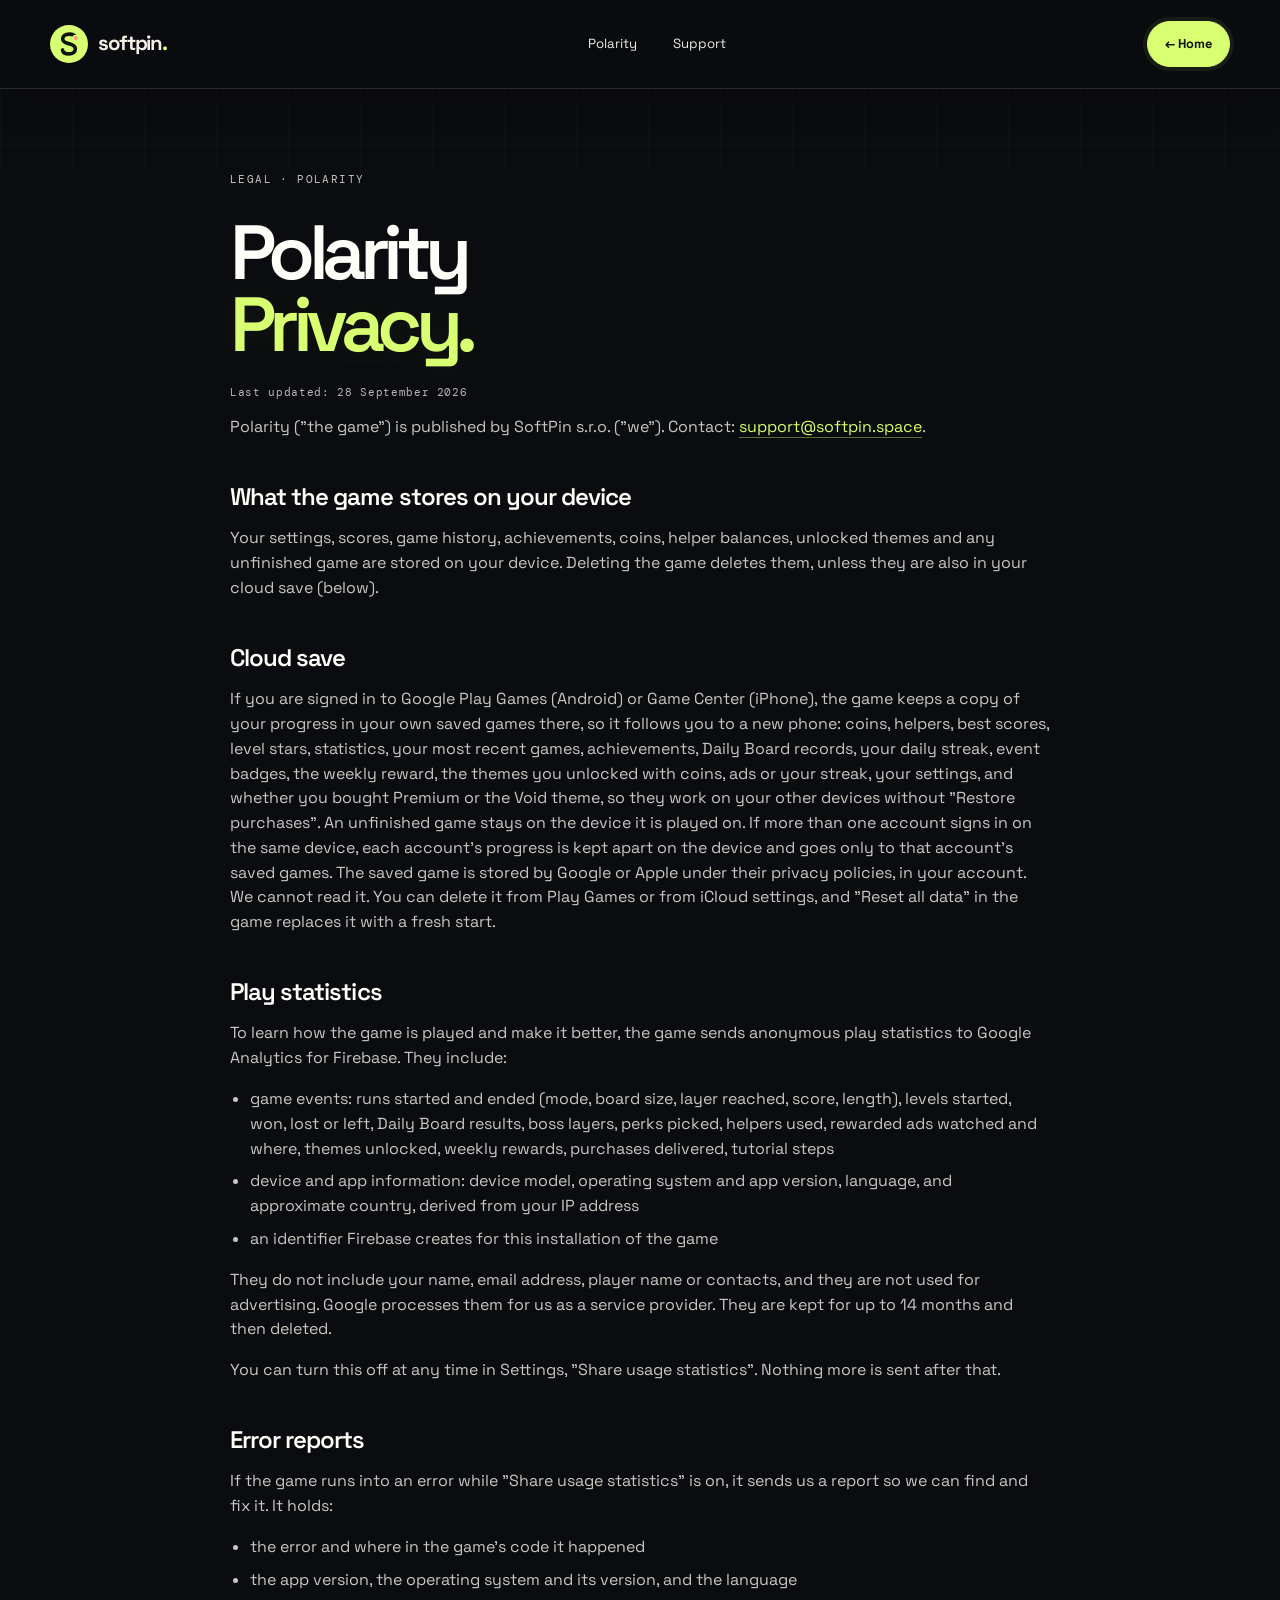
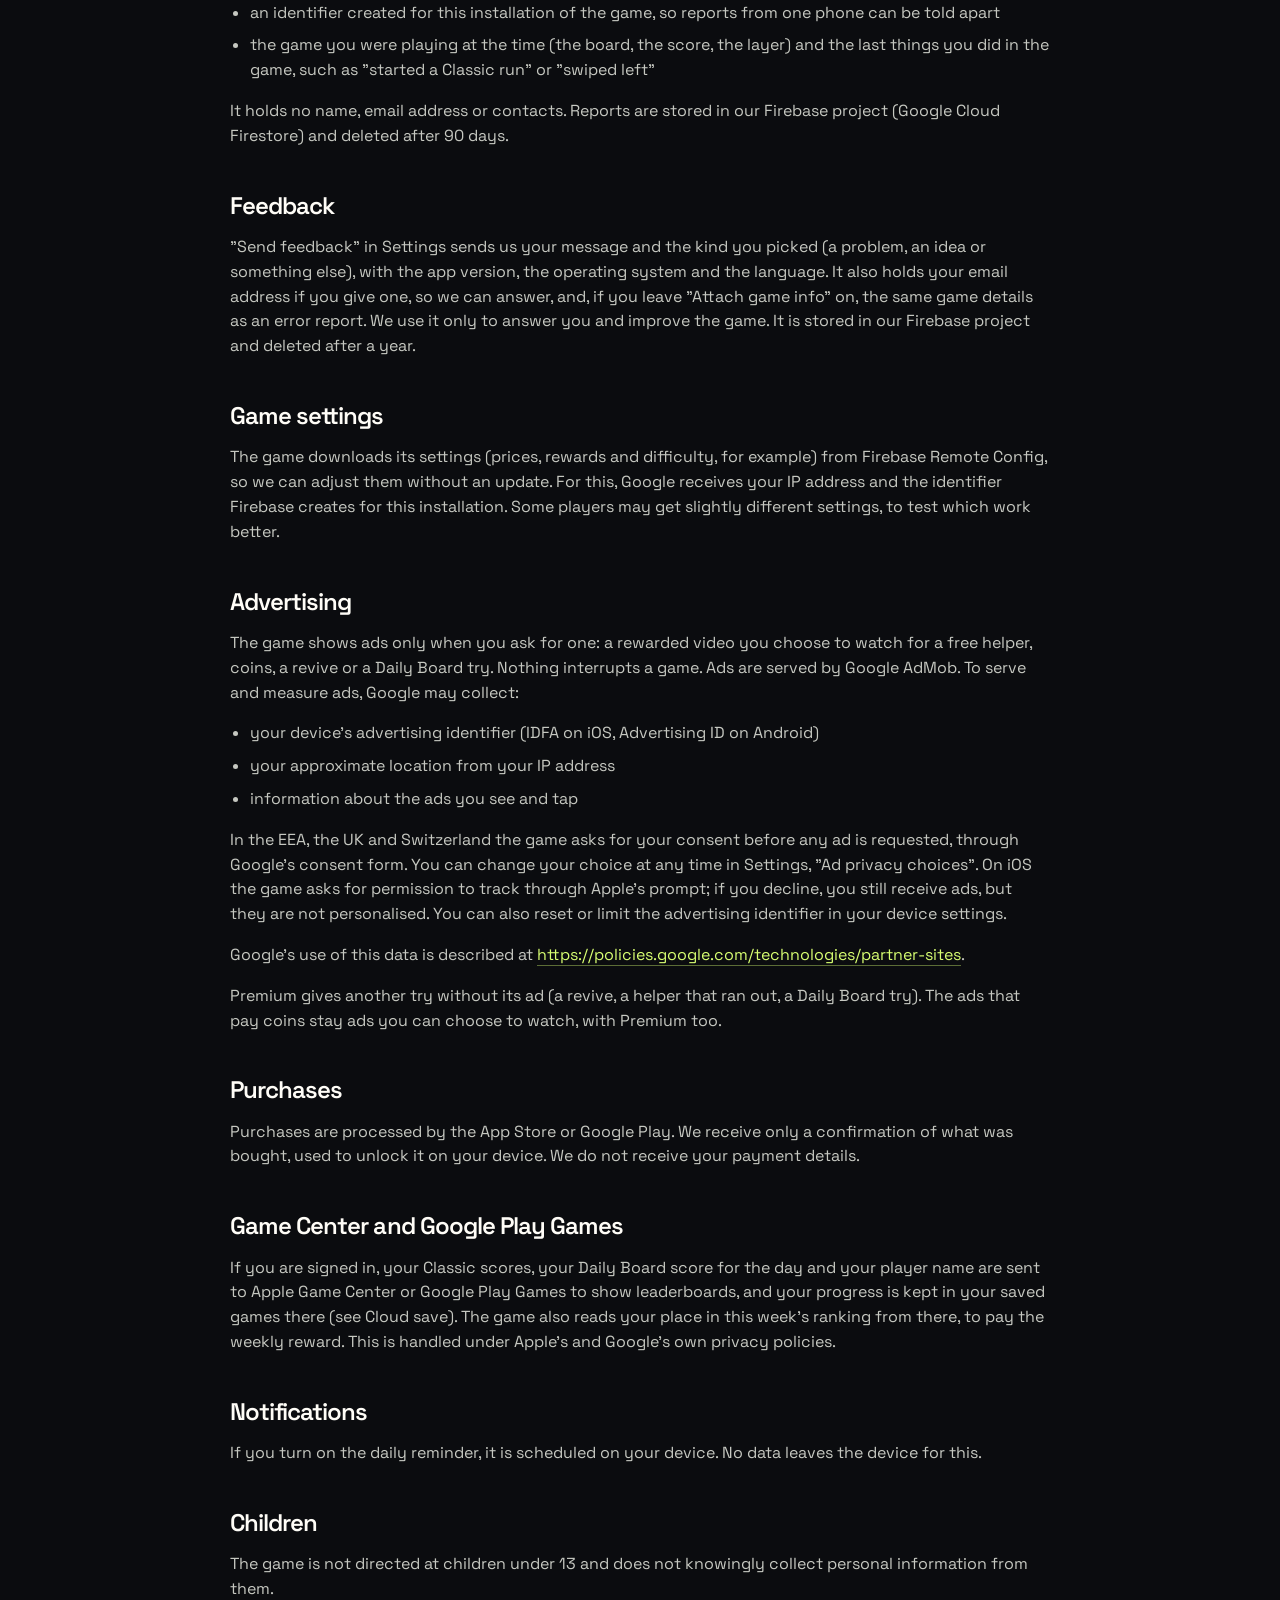
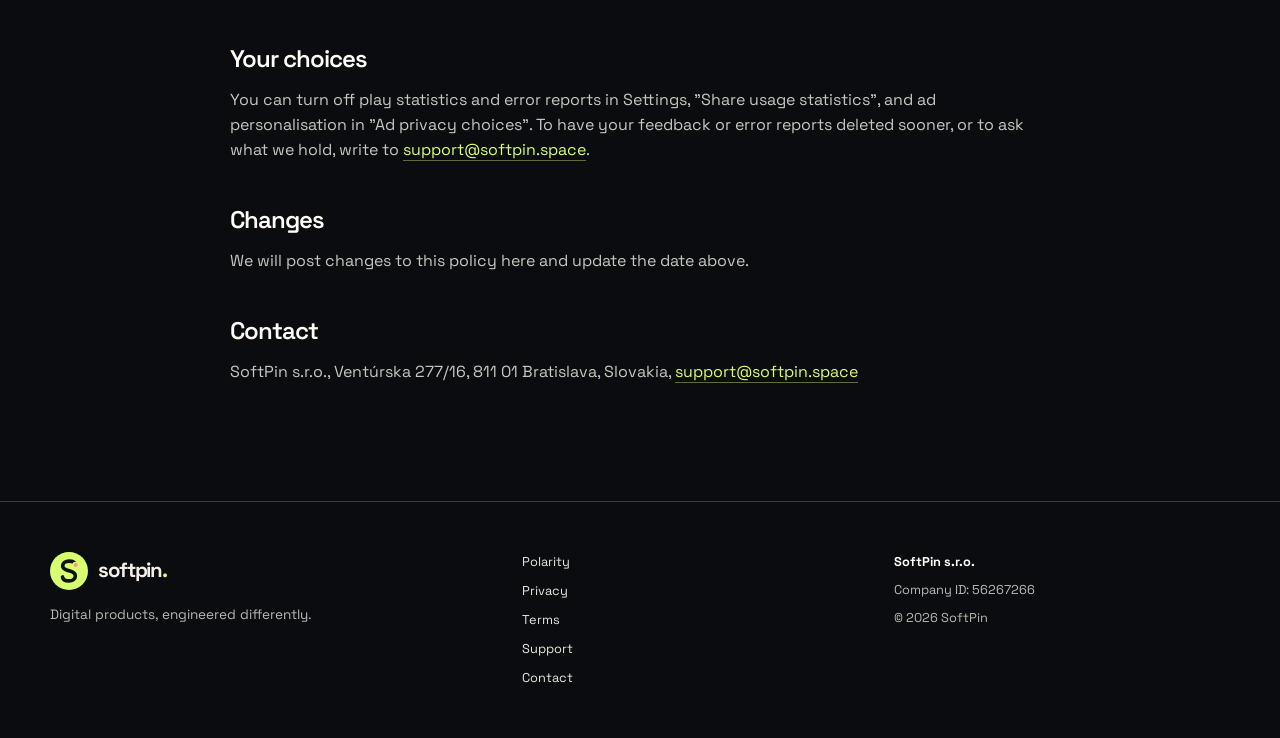
==== polarity-privacy.html @ 497f72e4 "added new polarity pages" ====
<!doctype html><html lang="en"><head><meta charset="utf-8"><meta name="viewport" content="width=device-width, initial-scale=1"><title>Polarity Privacy policy — SoftPin</title><meta name="description" content="What the Polarity game stores, sends and shares, and how to control it."><link rel="icon" href="assets/favicon.svg" type="image/svg+xml"><link rel="stylesheet" href="css/styles.css"></head><body><header class="header"><nav class="container nav"><a class="logo" href="index.html"><img class="logo-mark" src="assets/logo-mark.svg" alt="" width="38" height="38"><span>softpin<span class="logo-dot">.</span></span></a><div class="nav-center"><a href="polarity.html">Polarity</a><a href="support.html">Support</a></div><a class="nav-cta" href="index.html">← Home</a></nav></header><main class="container legal"><p class="eyebrow">Legal · Polarity</p><h1>Polarity<br><em>Privacy.</em></h1><p class="updated">Last updated: 28 September 2026</p><p>Polarity ("the game") is published by SoftPin s.r.o. ("we"). Contact: <a href="mailto:support@softpin.space">support@softpin.space</a>.</p><h2>What the game stores on your device</h2><p>Your settings, scores, game history, achievements, coins, helper balances, unlocked themes and any unfinished game are stored on your device. Deleting the game deletes them, unless they are also in your cloud save (below).</p><h2>Cloud save</h2><p>If you are signed in to Google Play Games (Android) or Game Center (iPhone), the game keeps a copy of your progress in your own saved games there, so it follows you to a new phone: coins, helpers, best scores, level stars, statistics, your most recent games, achievements, Daily Board records, your daily streak, event badges, the weekly reward, the themes you unlocked with coins, ads or your streak, your settings, and whether you bought Premium or the Void theme, so they work on your other devices without "Restore purchases". An unfinished game stays on the device it is played on. If more than one account signs in on the same device, each account's progress is kept apart on the device and goes only to that account's saved games. The saved game is stored by Google or Apple under their privacy policies, in your account. We cannot read it. You can delete it from Play Games or from iCloud settings, and "Reset all data" in the game replaces it with a fresh start.</p><h2>Play statistics</h2><p>To learn how the game is played and make it better, the game sends anonymous play statistics to Google Analytics for Firebase. They include:</p><ul><li>game events: runs started and ended (mode, board size, layer reached, score, length), levels started, won, lost or left, Daily Board results, boss layers, perks picked, helpers used, rewarded ads watched and where, themes unlocked, weekly rewards, purchases delivered, tutorial steps</li><li>device and app information: device model, operating system and app version, language, and approximate country, derived from your IP address</li><li>an identifier Firebase creates for this installation of the game</li></ul><p>They do not include your name, email address, player name or contacts, and they are not used for advertising. Google processes them for us as a service provider. They are kept for up to 14 months and then deleted.</p><p>You can turn this off at any time in Settings, "Share usage statistics". Nothing more is sent after that.</p><h2>Error reports</h2><p>If the game runs into an error while "Share usage statistics" is on, it sends us a report so we can find and fix it. It holds:</p><ul><li>the error and where in the game's code it happened</li><li>the app version, the operating system and its version, and the language</li><li>an identifier created for this installation of the game, so reports from one phone can be told apart</li><li>the game you were playing at the time (the board, the score, the layer) and the last things you did in the game, such as "started a Classic run" or "swiped left"</li></ul><p>It holds no name, email address or contacts. Reports are stored in our Firebase project (Google Cloud Firestore) and deleted after 90 days.</p><h2>Feedback</h2><p>"Send feedback" in Settings sends us your message and the kind you picked (a problem, an idea or something else), with the app version, the operating system and the language. It also holds your email address if you give one, so we can answer, and, if you leave "Attach game info" on, the same game details as an error report. We use it only to answer you and improve the game. It is stored in our Firebase project and deleted after a year.</p><h2>Game settings</h2><p>The game downloads its settings (prices, rewards and difficulty, for example) from Firebase Remote Config, so we can adjust them without an update. For this, Google receives your IP address and the identifier Firebase creates for this installation. Some players may get slightly different settings, to test which work better.</p><h2>Advertising</h2><p>The game shows ads only when you ask for one: a rewarded video you choose to watch for a free helper, coins, a revive or a Daily Board try. Nothing interrupts a game. Ads are served by Google AdMob. To serve and measure ads, Google may collect:</p><ul><li>your device's advertising identifier (IDFA on iOS, Advertising ID on Android)</li><li>your approximate location from your IP address</li><li>information about the ads you see and tap</li></ul><p>In the EEA, the UK and Switzerland the game asks for your consent before any ad is requested, through Google's consent form. You can change your choice at any time in Settings, "Ad privacy choices". On iOS the game asks for permission to track through Apple's prompt; if you decline, you still receive ads, but they are not personalised. You can also reset or limit the advertising identifier in your device settings.</p><p>Google's use of this data is described at <a href="https://policies.google.com/technologies/partner-sites">https://policies.google.com/technologies/partner-sites</a>.</p><p>Premium gives another try without its ad (a revive, a helper that ran out, a Daily Board try). The ads that pay coins stay ads you can choose to watch, with Premium too.</p><h2>Purchases</h2><p>Purchases are processed by the App Store or Google Play. We receive only a confirmation of what was bought, used to unlock it on your device. We do not receive your payment details.</p><h2>Game Center and Google Play Games</h2><p>If you are signed in, your Classic scores, your Daily Board score for the day and your player name are sent to Apple Game Center or Google Play Games to show leaderboards, and your progress is kept in your saved games there (see Cloud save). The game also reads your place in this week's ranking from there, to pay the weekly reward. This is handled under Apple's and Google's own privacy policies.</p><h2>Notifications</h2><p>If you turn on the daily reminder, it is scheduled on your device. No data leaves the device for this.</p><h2>Children</h2><p>The game is not directed at children under 13 and does not knowingly collect personal information from them.</p><h2>Your choices</h2><p>You can turn off play statistics and error reports in Settings, "Share usage statistics", and ad personalisation in "Ad privacy choices". To have your feedback or error reports deleted sooner, or to ask what we hold, write to <a href="mailto:support@softpin.space">support@softpin.space</a>.</p><h2>Changes</h2><p>We will post changes to this policy here and update the date above.</p><h2>Contact</h2><p>SoftPin s.r.o., Ventúrska 277/16, 811 01 Bratislava, Slovakia, <a href="mailto:support@softpin.space">support@softpin.space</a></p></main><footer class="footer"><div class="container footer-grid"><div><a class="logo" href="index.html"><img class="logo-mark" src="assets/logo-mark.svg" alt="" width="38" height="38"><span>softpin<span class="logo-dot">.</span></span></a><p>Digital products, engineered differently.</p></div><div class="footer-links"><a href="polarity.html">Polarity</a><a href="privacy-policy.html">Privacy</a><a href="terms.html">Terms</a><a href="support.html">Support</a><a href="mailto:hello@softpin.space">Contact</a></div><div class="footer-legal"><strong>SoftPin s.r.o.</strong><span>Company ID: 56267266</span><span>© 2026 SoftPin</span></div></div></footer><script src="js/main.js"></script></body></html>
---- css/styles.css ----
@import url('https://fonts.googleapis.com/css2?family=DM+Mono:wght@400;500&family=Space+Grotesk:wght@400;500;600;700&display=swap');
:root{--bg:#0b0c0f;--panel:#15171b;--panel2:#202329;--text:#fffdf7;--muted:#b8b9b5;--line:#3a3d43;--lime:#d8ff72;--violet:#c6b7ff;--orange:#ff987c;--cream:#f4f0e7;--max:1180px}
*{box-sizing:border-box}html{scroll-behavior:smooth}body{margin:0;background:var(--bg);color:var(--text);font-family:"Space Grotesk",sans-serif;line-height:1.55;overflow-x:hidden}body:before{content:"";position:fixed;inset:0;pointer-events:none;background-image:linear-gradient(rgba(255,255,255,.025) 1px,transparent 1px),linear-gradient(90deg,rgba(255,255,255,.025) 1px,transparent 1px);background-size:72px 72px;mask-image:linear-gradient(to bottom,black,transparent 75%);z-index:-2}.noise{position:fixed;inset:0;pointer-events:none;opacity:.045;z-index:20;background-image:url("data:image/svg+xml,%3Csvg viewBox='0 0 180 180' xmlns='http://www.w3.org/2000/svg'%3E%3Cfilter id='n'%3E%3CfeTurbulence type='fractalNoise' baseFrequency='.9' numOctaves='4' stitchTiles='stitch'/%3E%3C/filter%3E%3Crect width='100%25' height='100%25' filter='url(%23n)' opacity='.55'/%3E%3C/svg%3E")}.cursor-glow{position:fixed;width:420px;height:420px;border-radius:50%;background:radial-gradient(circle,rgba(217,255,104,.08),transparent 65%);pointer-events:none;transform:translate(-50%,-50%);z-index:-1}.container{width:min(var(--max),calc(100% - 48px));margin:auto}.header{position:fixed;top:0;left:0;right:0;z-index:50;background:rgba(9,9,13,.7);backdrop-filter:blur(20px);border-bottom:1px solid rgba(255,255,255,.08)}.nav{height:82px;display:flex;align-items:center;justify-content:space-between;gap:28px}.logo{display:flex;align-items:center;gap:10px;font-weight:700;font-size:1.22rem;letter-spacing:-.06em}.logo-symbol{display:grid;place-items:center;width:34px;height:34px;border:1px solid var(--lime);border-radius:50%;color:var(--lime);font-size:1rem}.logo-dot{color:var(--lime)}.nav-center{display:flex;gap:30px;font-size:.83rem;color:var(--muted)}.nav-center a:hover{color:var(--lime)}.nav-cta{font-size:.8rem;border:1px solid var(--line);border-radius:999px;padding:10px 16px}.nav-cta span{color:var(--lime);margin-left:10px}.menu-toggle{display:none;background:transparent;border:1px solid var(--line);color:var(--text);padding:8px;border-radius:9px}.hero{min-height:100vh;padding:170px 0 30px;display:flex;flex-direction:column;justify-content:space-between}.hero-layout{display:grid;grid-template-columns:1fr 1fr;gap:30px;align-items:center;flex:1}.eyebrow{font-family:"DM Mono",monospace;text-transform:uppercase;letter-spacing:.13em;font-size:.68rem;color:var(--muted);display:flex;align-items:center;gap:12px}.eyebrow-line{width:34px;height:1px;background:var(--lime)}h1,h2,h3{font-weight:600;letter-spacing:-.075em;line-height:.98;margin:0 0 25px}h1{font-size:clamp(3.8rem,7.3vw,7.7rem);margin-top:28px}h1 em,h2 em{font-style:normal;color:var(--lime)}.hero-lead{max-width:440px;color:var(--muted);font-size:1.1rem;margin:30px 0}.hero-buttons{display:flex;align-items:center;gap:26px;flex-wrap:wrap;margin-top:35px}.btn{display:inline-flex;align-items:center;justify-content:center;gap:20px;border-radius:999px;padding:15px 20px;font-weight:700;font-size:.82rem;transition:transform .25s,background .25s,border-color .25s;box-shadow:0 8px 24px rgba(0,0,0,.18)}.btn:hover{transform:translateY(-4px)}.btn:focus-visible,.text-link:focus-visible,.nav a:focus-visible{outline:3px solid var(--lime);outline-offset:5px}.btn-light{background:#ffffff;color:#11131a;border:1px solid #ffffff}.btn-light:hover{background:var(--lime);border-color:var(--lime)}.btn-light span{color:#5c4fe0}.text-link{font-size:.8rem;font-weight:700;color:var(--text);border-bottom:1px solid #596176;padding-bottom:7px}.text-link span{color:var(--lime);margin-left:16px}.hero-visual{height:590px;position:relative;isolation:isolate}.hero-visual:before{content:"";position:absolute;inset:20% 10%;background:radial-gradient(circle,rgba(141,122,255,.23),transparent 65%);filter:blur(25px);z-index:-1}.visual-label{position:absolute;font-family:"DM Mono";font-size:.6rem;letter-spacing:.08em;color:var(--muted);z-index:4}.visual-label span{color:var(--lime);margin-left:15px}.label-top{top:40px;left:10px}.label-bottom{bottom:40px;right:10px;transform:rotate(-90deg);transform-origin:right}.planet{position:absolute;left:50%;top:50%;width:220px;height:220px;transform:translate(-50%,-50%);border-radius:50%;background:radial-gradient(circle at 30% 25%,#e7ff9a,#a1a1ff 35%,#4b3b9e 68%,#171329 100%);box-shadow:0 0 100px rgba(141,122,255,.4),inset -30px -30px 50px rgba(0,0,0,.5);animation:float 7s ease-in-out infinite}.planet-core{display:grid;place-items:center;height:100%;font-size:4rem;font-weight:700;letter-spacing:-.15em;color:#15131e;text-shadow:2px 2px 0 rgba(255,255,255,.15)}.orbit{position:absolute;left:50%;top:50%;border:1px solid rgba(217,255,104,.38);border-radius:50%;transform:translate(-50%,-50%) rotate(-30deg)}.orbit-a{width:410px;height:190px;animation:spin 22s linear infinite}.orbit-b{width:520px;height:280px;transform:translate(-50%,-50%) rotate(55deg);border-color:rgba(141,122,255,.5);animation:spin-reverse 28s linear infinite}.orbit-c{width:330px;height:500px;transform:translate(-50%,-50%) rotate(70deg);border-color:rgba(255,255,255,.12);animation:spin 35s linear infinite}.node{position:absolute;display:grid;gap:4px;background:rgba(17,17,24,.8);border:1px solid var(--line);backdrop-filter:blur(12px);padding:12px 15px;min-width:95px}.node span{font:10px "DM Mono";color:var(--lime)}.node strong{font-size:12px;letter-spacing:.08em}.node-a{top:130px;right:20px;transform:rotate(7deg)}.node-b{bottom:120px;left:15px;transform:rotate(-8deg)}.node-c{bottom:70px;right:70px;transform:rotate(5deg)}.scanline{position:absolute;left:10%;right:10%;top:50%;height:1px;background:linear-gradient(90deg,transparent,var(--lime),transparent);opacity:.6;animation:scan 5s ease-in-out infinite}.hero-bottom{display:flex;justify-content:space-between;border-top:1px solid var(--line);padding-top:20px;color:var(--muted);font:10px "DM Mono";letter-spacing:.04em}.scroll-hint{color:var(--lime)}.section{padding:145px 0}.section-top{display:flex;justify-content:space-between;align-items:center;margin-bottom:45px}.section-number{font:10px "DM Mono";color:var(--lime)}.heading-row{display:grid;grid-template-columns:1fr .75fr;gap:80px;align-items:end;margin-bottom:70px}.heading-row h2,.studio h2{font-size:clamp(3rem,5.6vw,6.4rem)}.heading-row p{color:var(--muted);font-size:1rem;max-width:360px}.capability-list{border-top:1px solid var(--line)}.capability{display:grid;grid-template-columns:70px 1fr 230px;gap:25px;align-items:center;padding:35px 0;border-bottom:1px solid var(--line);transition:padding .3s,background .3s}.capability:hover{padding-left:15px;padding-right:15px;background:linear-gradient(90deg,rgba(217,255,104,.04),transparent)}.cap-index{font:11px "DM Mono";color:var(--muted)}.cap-main h3{font-size:clamp(1.6rem,2.8vw,3rem);margin-bottom:13px}.cap-main h3 span{font-size:1.3rem;color:var(--lime);opacity:.6;margin-left:10px}.cap-main p{color:var(--muted);max-width:530px;margin:0 0 18px;font-size:.9rem}.chips{display:flex;gap:7px;flex-wrap:wrap}.chips span,.pill{font:10px "DM Mono";border:1px solid #4b556a;background:#1b2130;padding:5px 8px;border-radius:999px;color:#d9dfed}.cap-art{height:150px;display:grid;place-items:center;position:relative;overflow:hidden;background:var(--panel);border:1px solid var(--line)}.mini-phone{height:120px;width:70px;border:3px solid #66667c;border-radius:15px;padding:5px;transform:rotate(12deg)}.mini-screen{height:100%;border-radius:9px;background:linear-gradient(150deg,var(--lime),var(--violet));color:#111;display:grid;place-items:center;font-size:30px}.mini-screen small{font:7px "DM Mono";transform:rotate(-90deg)}.art-grid{grid-template-columns:repeat(3,1fr);gap:8px;padding:25px}.art-grid span{height:25px;background:var(--violet);opacity:.8;animation:blink 2.5s ease-in-out infinite}.art-grid span:nth-child(2),.art-grid span:nth-child(5){background:var(--lime);animation-delay:.3s}.art-grid span:nth-child(3){opacity:.2}.art-code{display:flex;gap:20px;font-size:3rem;color:var(--lime);font-family:"DM Mono"}.art-network i{position:absolute;width:10px;height:10px;background:var(--lime);border-radius:50%;box-shadow:0 0 25px var(--lime)}.art-network i:nth-child(1){top:35px;left:50px}.art-network i:nth-child(2){top:90px;left:130px}.art-network i:nth-child(3){top:35px;right:50px}.art-network i:nth-child(4){bottom:25px;left:90px}.art-network:before,.art-network:after{content:"";position:absolute;width:100px;height:1px;background:var(--line);transform:rotate(35deg)}.art-network:after{transform:rotate(-35deg)}.product-stage{min-height:570px;position:relative;overflow:hidden;border:1px solid var(--line);background:#111117;padding:65px;display:grid;grid-template-columns:1fr 1fr;align-items:center}.product-backdrop{position:absolute;inset:0;background:radial-gradient(circle at 75% 50%,rgba(141,122,255,.2),transparent 38%),linear-gradient(120deg,transparent 45%,rgba(217,255,104,.04));pointer-events:none}.product-copy{position:relative;z-index:2;max-width:390px}.product-copy h3{font-size:clamp(2.8rem,4.5vw,5rem);margin-top:25px}.product-copy p{color:var(--muted);font-size:.95rem;margin-bottom:30px}.game-art{height:410px;position:relative}.game-orb{position:absolute;width:230px;height:230px;left:50%;top:50%;transform:translate(-50%,-50%);border-radius:45%;background:linear-gradient(135deg,var(--lime),#a09aff 48%,#ff7d58);box-shadow:0 0 100px rgba(141,122,255,.35);animation:float 6s ease-in-out infinite;rotate:25deg}.game-symbol{position:absolute;inset:0;display:grid;place-items:center;font-size:8rem;color:#17151d;text-shadow:3px 3px rgba(255,255,255,.2);animation:float 6s ease-in-out infinite reverse}.game-ring{position:absolute;left:50%;top:50%;border:1px solid rgba(217,255,104,.5);border-radius:50%;transform:translate(-50%,-50%) rotate(25deg)}.ring-one{width:380px;height:170px}.ring-two{width:260px;height:390px;transform:translate(-50%,-50%) rotate(-40deg)}.floating-word{position:absolute;font:10px "DM Mono";color:var(--muted);letter-spacing:.15em}.word-one{top:25px;right:15px}.word-two{bottom:50px;left:0}.word-three{bottom:15px;right:30px;color:var(--lime)}.studio{background:var(--panel);border-top:1px solid var(--line);border-bottom:1px solid var(--line)}.studio-grid{display:grid;grid-template-columns:1fr 1fr;gap:100px}.studio-copy{padding-top:70px}.big-copy{font-size:1.65rem!important;color:var(--text)!important;line-height:1.2}.studio-copy p{color:var(--muted);max-width:450px}.studio-stats{display:grid;grid-template-columns:repeat(3,1fr);gap:15px;border-top:1px solid var(--line);margin-top:50px;padding-top:25px}.studio-stats strong{font-size:2rem;color:var(--lime)}.studio-stats span{display:block;font:10px "DM Mono";color:var(--muted);margin-top:6px}.contact{padding-top:110px}.contact-panel{position:relative;overflow:hidden;display:grid;grid-template-columns:150px 1fr;gap:50px;padding:75px;background:var(--lime);color:#111}.contact-panel:after{content:"";position:absolute;width:500px;height:500px;border:1px solid rgba(0,0,0,.15);border-radius:50%;right:-200px;top:-200px}.contact-panel .section-number,.contact-panel .eyebrow{color:#343b16}.contact-panel h2{font-size:clamp(3rem,5.5vw,6rem);position:relative;z-index:1}.contact-panel p{max-width:470px;color:#454c27;margin-bottom:30px}.contact-mark{font-size:6rem;font-weight:700;line-height:1;color:#111;position:relative}.contact-mark span{font-size:2rem}.footer{border-top:1px solid var(--line);padding:50px 0;color:var(--muted)}.footer-grid{display:grid;grid-template-columns:1.3fr 1fr 1fr;gap:35px}.footer p{font-size:.85rem}.footer-links,.footer-legal{display:grid;align-content:start;gap:8px;font-size:.8rem}.footer-legal strong{color:var(--text)}.reveal{opacity:0;transform:translateY(28px);transition:opacity .9s ease,transform .9s ease}.reveal.visible{opacity:1;transform:none}.delay-1{transition-delay:.15s}@keyframes float{0%,100%{translate:0 0}50%{translate:0 -18px}}@keyframes spin{to{rotate:360deg}}@keyframes spin-reverse{to{rotate:-360deg}}@keyframes scan{0%,100%{translate:0 -90px;opacity:0}50%{translate:0 90px;opacity:.8}}@keyframes blink{0%,100%{opacity:.25}50%{opacity:1}}@media(max-width:900px){.hero-layout,.heading-row,.studio-grid{grid-template-columns:1fr;gap:30px}.hero-visual{height:480px}.heading-row{margin-bottom:45px}.capability{grid-template-columns:45px 1fr}.cap-art{display:none}.product-stage{grid-template-columns:1fr;padding:45px}.game-art{height:350px}.studio-copy{padding-top:0}.contact-panel{grid-template-columns:1fr;padding:45px}.contact-mark{display:none}.footer-grid{grid-template-columns:1fr 1fr}.footer-legal{grid-column:1/-1}}@media(max-width:620px){.container{width:calc(100% - 32px)}.nav-center,.nav-cta{display:none}.menu-toggle{display:block}.nav-center.open{display:flex;position:absolute;top:82px;left:0;right:0;background:var(--panel);padding:25px;flex-direction:column;border-bottom:1px solid var(--line)}.hero{padding-top:140px}.hero-visual{height:380px}.planet{width:150px;height:150px}.planet-core{font-size:2.5rem}.orbit-a{width:290px;height:140px}.orbit-b{width:340px;height:190px}.orbit-c{width:240px;height:350px}.node{min-width:75px;padding:8px}.node-a{top:70px;right:0}.node-b{bottom:90px;left:0}.node-c{bottom:30px;right:20px}.section{padding:95px 0}.section-top{margin-bottom:30px}.capability{grid-template-columns:32px 1fr;gap:15px;padding:28px 0}.cap-main h3{font-size:1.7rem}.product-stage{padding:30px 22px}.game-art{height:300px}.game-orb{width:170px;height:170px}.game-symbol{font-size:6rem}.ring-one{width:280px;height:130px}.ring-two{height:280px;width:190px}.studio-stats{gap:8px}.footer-grid{grid-template-columns:1fr}.footer-legal{grid-column:auto}}

.contact-panel .btn-light{background:#11131a;color:#ffffff;border-color:#11131a;box-shadow:none}.contact-panel .btn-light:hover{background:#34304f;border-color:#34304f}.contact-panel .text-link{color:#11131a;border-color:rgba(17,19,26,.35)}

.nav-cta{background:#171c29;border-color:#4a5368;color:#f8f9fc}.nav-cta:hover{background:#252d40;border-color:var(--lime)}

.hero-lead,.heading-row p,.cap-main p,.product-copy p,.studio-copy p,.contact-panel p{color:#b9c1d1}


/* SOFTPIN V4 — high-contrast header redesign */
.header{background:rgba(11,12,15,.92);border-bottom:1px solid rgba(255,255,255,.13);box-shadow:0 10px 35px rgba(0,0,0,.16)}
.nav{height:88px;gap:34px}
.logo{font-size:1.28rem;letter-spacing:-.065em;color:var(--cream)}
.logo-symbol{width:36px;height:36px;border:1px solid var(--lime);background:var(--lime);color:#10130c;font-weight:700;box-shadow:4px 4px 0 rgba(216,255,114,.12)}
.logo-dot{color:var(--lime)}
.nav-center{gap:8px;align-items:center;color:#d6d7d2}
.nav-center a{padding:10px 13px;border:1px solid transparent;border-radius:999px;transition:background .2s,border-color .2s,color .2s}
.nav-center a:hover{background:#20241f;border-color:#424a38;color:var(--lime)}
.nav-cta{display:inline-flex;align-items:center;gap:12px;background:var(--lime);color:#11150d!important;border:1px solid var(--lime);padding:12px 17px;font-weight:700;box-shadow:0 0 0 4px rgba(216,255,114,.07)}
.nav-cta span{color:#11150d;margin-left:0}
.nav-cta:hover{background:#f0ffb0;border-color:#f0ffb0;transform:translateY(-2px)}
.hero{padding-top:178px;min-height:calc(100vh - 0px)}
.hero-layout{gap:70px;grid-template-columns:minmax(0,1.02fr) minmax(430px,.98fr)}
.hero-copy{position:relative;z-index:2}
.eyebrow{color:#d3d5ce;font-size:.67rem}
.eyebrow-line{background:var(--orange);width:42px}
h1{font-size:clamp(3.5rem,7vw,7.2rem);line-height:.93;letter-spacing:-.085em;margin-top:30px}
h1 em{color:var(--lime);text-shadow:0 0 35px rgba(216,255,114,.08)}
.hero-lead{color:#d0d2cc;max-width:475px;font-size:1.08rem;line-height:1.65}
.hero-buttons{gap:18px}
.btn{padding:16px 21px;letter-spacing:-.01em}
.btn-light{background:var(--cream);color:#12140f;border-color:var(--cream);box-shadow:0 10px 28px rgba(0,0,0,.25)}
.btn-light span{color:#4f5e28}
.btn-light:hover{background:var(--lime);border-color:var(--lime)}
.text-link{color:#fffdf7;border-bottom-color:#777d71;padding-bottom:8px}
.text-link span{color:var(--lime)}
.hero-visual{height:560px;border:1px solid #343a34;background:linear-gradient(145deg,rgba(31,36,28,.62),rgba(18,20,24,.15));border-radius:28px;overflow:hidden;box-shadow:inset 0 1px 0 rgba(255,255,255,.06),0 30px 80px rgba(0,0,0,.2)}
.hero-visual:after{content:'SOFTPIN / FIELD 001';position:absolute;bottom:22px;left:25px;font:10px 'DM Mono';letter-spacing:.12em;color:#8d9486}
.hero-visual:before{inset:0;background:radial-gradient(circle at 52% 46%,rgba(216,255,114,.13),transparent 48%),linear-gradient(135deg,rgba(255,152,124,.05),transparent 45%);filter:none}
.visual-label{color:#b6bdb0}.visual-label span{color:var(--lime)}
.label-top{top:25px;left:25px}.label-bottom{bottom:25px;right:25px}
.planet{width:205px;height:205px;background:radial-gradient(circle at 30% 25%,#f1ffb7,#d8ff72 31%,#6b793d 66%,#1b2115 100%);box-shadow:0 0 80px rgba(216,255,114,.24),inset -35px -35px 55px rgba(0,0,0,.45)}
.planet-core{color:#151a0d;text-shadow:2px 2px 0 rgba(255,255,255,.22)}
.orbit{border-color:rgba(216,255,114,.42)}
.orbit-b{border-color:rgba(255,152,124,.42)}
.orbit-c{border-color:rgba(255,255,255,.16)}
.node{background:rgba(15,18,15,.92);border:1px solid #4b5645;box-shadow:0 10px 30px rgba(0,0,0,.22)}
.node span{color:var(--lime)}
.node strong{color:#f4f5ef}
.node-a{top:105px;right:25px}.node-b{bottom:110px;left:25px}.node-c{bottom:55px;right:60px}
.scanline{background:linear-gradient(90deg,transparent,var(--orange),transparent)}
.hero-bottom{border-top-color:#363b35;color:#aeb5a8}
.scroll-hint{color:var(--lime)}
.menu-toggle{background:#171b16;border-color:#4b5546;color:var(--cream)}
@media(max-width:1000px){.hero-layout{grid-template-columns:1fr;gap:30px}.hero-copy{max-width:780px}.hero-visual{height:470px;max-width:760px;width:100%;margin:auto}}
@media(max-width:620px){.nav{height:76px}.hero{padding-top:125px}.hero-visual{height:390px;border-radius:20px}.planet{width:150px;height:150px}.node-a{top:70px;right:8px}.node-b{bottom:85px;left:8px}.node-c{bottom:35px;right:20px}.nav-center.open{top:76px;background:#12150f;border-color:#424a38}.hero-bottom{gap:15px;flex-direction:column}}

/* SOFTPIN V5 — remove browser-blue links and restore semantic contrast */
a{color:inherit;text-decoration:none}
.nav-center a{color:#e9ece3;text-decoration:none}
.nav-center a:hover,.nav-center a:focus-visible{color:var(--lime)}
.nav-cta{color:#11150d!important}
.footer-links a{color:#e6e9e1;text-decoration:none;border-bottom:1px solid transparent;width:max-content;transition:color .2s,border-color .2s}
.footer-links a:hover,.footer-links a:focus-visible{color:var(--lime);border-bottom-color:var(--lime)}
.contact-panel .section-number,.contact-panel .eyebrow{color:#30371b}
.contact-panel p{color:#343c20!important}
.contact-panel .btn-light{color:#fffdf7;background:#11131a;border-color:#11131a}
.contact-panel .btn-light:hover{color:#11131a;background:#f4f0e7;border-color:#f4f0e7}
.footer-links a:focus-visible,.nav-center a:focus-visible{outline:3px solid var(--lime);outline-offset:5px}

/* SOFTPIN V6 — logo, Polarity page, legal pages */
.logo-mark{display:block;width:38px;height:38px;flex:none;transition:transform .4s}
.logo:hover .logo-mark{transform:rotate(-12deg) scale(1.06)}
.planet-core{display:grid;place-items:center}.planet-core img{width:96px;height:96px;filter:drop-shadow(0 8px 18px rgba(0,0,0,.35))}
.nav-center a.active{color:var(--lime)}
.section-glow{position:relative}
.btn-store{display:inline-flex;align-items:center;gap:14px;background:var(--cream);color:#12140f;border:1px solid var(--cream);border-radius:16px;padding:11px 20px 11px 16px;transition:transform .25s,background .25s,border-color .25s;box-shadow:0 10px 28px rgba(0,0,0,.25)}
.btn-store:hover{transform:translateY(-4px);background:var(--lime);border-color:var(--lime)}
.btn-store:focus-visible{outline:3px solid var(--lime);outline-offset:5px}
.btn-store svg{width:26px;height:26px;flex:none}
.btn-store small{display:block;font:500 .6rem "DM Mono",monospace;letter-spacing:.08em;text-transform:uppercase;opacity:.7}
.btn-store strong{display:block;font-size:1.05rem;letter-spacing:-.03em;line-height:1.1}
.store-row{display:flex;gap:14px;flex-wrap:wrap;margin-top:34px}
.product-stage .store-row{margin-top:8px}
.product-stage .game-orb{background:none;box-shadow:none}
.game-icon{position:absolute;left:50%;top:50%;width:210px;height:210px;transform:translate(-50%,-50%) rotate(-6deg);border-radius:46px;box-shadow:0 30px 80px rgba(0,0,0,.5),0 0 100px rgba(216,255,114,.15);animation:float 6s ease-in-out infinite}
.game-note{font:10px "DM Mono";color:var(--muted);letter-spacing:.08em;margin-top:18px}

.pol-hero{padding:170px 0 90px;position:relative;overflow:hidden}
.pol-hero:before{content:"";position:absolute;width:720px;height:720px;left:-160px;top:40px;border-radius:50%;background:radial-gradient(circle,rgba(216,255,114,.12),transparent 65%);pointer-events:none}
.pol-hero:after{content:"";position:absolute;width:720px;height:720px;right:-200px;top:0;border-radius:50%;background:radial-gradient(circle,rgba(255,152,124,.13),transparent 65%);pointer-events:none}
.pol-grid{display:grid;grid-template-columns:1.05fr .95fr;gap:60px;align-items:center;position:relative;z-index:1}
.pol-icon{width:88px;height:88px;border-radius:22px;box-shadow:0 14px 40px rgba(0,0,0,.45);margin-bottom:26px}
.pol-hero h1{font-size:clamp(3.6rem,8vw,8rem);margin-top:22px}
.pol-hero h1 .plus{color:var(--lime)}.pol-hero h1 .minus{color:var(--orange)}
.pol-tag{font-size:1.15rem;color:#d0d2cc;max-width:480px;margin:6px 0 0}
.pol-visual{position:relative;height:520px;display:grid;place-items:center}
.pole{position:absolute;width:180px;height:180px;border-radius:50%;display:grid;place-items:center;font-size:5.5rem;font-weight:700;color:#12140f;line-height:1}
.pole-plus{background:radial-gradient(circle at 30% 25%,#f1ffb7,var(--lime) 45%,#6b793d);left:calc(50% - 175px);top:calc(50% - 150px);box-shadow:0 0 90px rgba(216,255,114,.3);animation:attract 5s ease-in-out infinite}
.pole-minus{background:radial-gradient(circle at 30% 25%,#ffd3c6,var(--orange) 45%,#a1432b);left:calc(50% - 5px);top:calc(50% - 30px);box-shadow:0 0 90px rgba(255,152,124,.3);animation:attract 5s ease-in-out infinite reverse}
.field{position:absolute;left:50%;top:50%;border:1px solid rgba(198,183,255,.35);border-radius:50%;transform:translate(-50%,-50%)}
.field-1{width:380px;height:220px;animation:spin 30s linear infinite}.field-2{width:470px;height:320px;animation:spin-reverse 40s linear infinite;border-color:rgba(255,255,255,.12)}.field-3{width:300px;height:420px;animation:spin 50s linear infinite;border-color:rgba(216,255,114,.18)}
@keyframes attract{0%,100%{translate:0 0}50%{translate:14px -10px}}
.pol-facts{display:grid;grid-template-columns:repeat(3,1fr);border-top:1px solid var(--line);border-bottom:1px solid var(--line);margin-top:20px}
.pol-facts div{padding:26px 24px;border-right:1px solid var(--line)}.pol-facts div:last-child{border-right:0}
.pol-facts strong{display:block;font-size:1.6rem;letter-spacing:-.05em;color:var(--lime)}.pol-facts span{font:10px "DM Mono";color:var(--muted);letter-spacing:.08em;text-transform:uppercase}
.steps{display:grid;grid-template-columns:repeat(3,1fr);gap:18px}
.step{background:var(--panel);border:1px solid var(--line);border-radius:22px;padding:30px;transition:transform .3s,border-color .3s}
.step:hover{transform:translateY(-6px);border-color:#565c50}
.step .num{font:11px "DM Mono";color:var(--lime)}
.step h3{font-size:1.7rem;margin:14px 0 10px}.step p{color:#b9c1d1;font-size:.92rem;margin:0}
.shots{display:grid;grid-template-columns:repeat(3,1fr);gap:22px}
.shot{aspect-ratio:9/17;border:3px solid #55596a;border-radius:34px;padding:12px;background:#0f1013;box-shadow:0 30px 70px rgba(0,0,0,.35)}
.shot-screen{height:100%;border-radius:22px;display:grid;place-items:center;text-align:center;position:relative;overflow:hidden;font:11px "DM Mono";letter-spacing:.1em;color:#20230f}
.shot:nth-child(1) .shot-screen{background:linear-gradient(160deg,var(--lime),#7a8c3e)}
.shot:nth-child(2) .shot-screen{background:linear-gradient(160deg,var(--violet),#5b4a9e);color:#15112b}
.shot:nth-child(3) .shot-screen{background:linear-gradient(160deg,var(--orange),#a1432b);color:#2a0f08}
.shot-screen b{display:block;font:700 4rem "Space Grotesk";letter-spacing:-.08em;opacity:.9}
.faq{max-width:820px}
.faq details{border-bottom:1px solid var(--line);padding:22px 0}.faq summary{cursor:pointer;font-size:1.2rem;font-weight:600;letter-spacing:-.03em;list-style:none;display:flex;justify-content:space-between;gap:20px}
.faq summary::after{content:"+";color:var(--lime)}.faq details[open] summary::after{content:"−"}
.faq summary::-webkit-details-marker{display:none}.faq p{color:#b9c1d1;margin:14px 0 0;max-width:640px}
.faq summary:focus-visible{outline:3px solid var(--lime);outline-offset:6px}
.cta-band{background:var(--lime);color:#111;border-radius:28px;padding:60px;display:flex;justify-content:space-between;align-items:center;gap:30px;flex-wrap:wrap}
.cta-band h2{font-size:clamp(2.4rem,4.5vw,4.5rem);margin:0}.cta-band .btn-store{background:#11131a;color:#fffdf7;border-color:#11131a}.cta-band .btn-store:hover{background:#f4f0e7;color:#11131a;border-color:#f4f0e7}
.cta-band .store-row{margin:0}

.legal{padding:160px 0 100px;max-width:820px}
.legal h1{font-size:clamp(3rem,6vw,6rem)}
.legal h2{font-size:1.5rem;letter-spacing:-.04em;margin:44px 0 12px;line-height:1.1}
.legal p,.legal li{color:#c6c8c1}.legal ul{padding-left:20px}.legal li{margin-bottom:8px}
.legal a{color:var(--lime);border-bottom:1px solid rgba(216,255,114,.4)}.legal a:hover{border-color:var(--lime)}
.legal .updated{color:var(--muted);font:11px "DM Mono";letter-spacing:.06em}
.footer-links a{color:#e6e9e1}
@media(max-width:900px){.pol-grid{grid-template-columns:1fr;gap:20px}.pol-visual{height:400px}.steps,.shots{grid-template-columns:1fr}.shots{max-width:300px;margin:auto}.pol-facts{grid-template-columns:1fr}.pol-facts div{border-right:0;border-bottom:1px solid var(--line)}.cta-band{padding:36px 26px}}
@media(max-width:620px){.pole{width:130px;height:130px;font-size:4rem}.pole-plus{left:calc(50% - 125px);top:calc(50% - 110px)}.pole-minus{left:calc(50% - 5px);top:calc(50% - 20px)}.field-1{width:290px;height:170px}.field-2{width:330px;height:240px}.field-3{width:220px;height:320px}.game-icon{width:160px;height:160px}}
@media(prefers-reduced-motion:reduce){*{animation:none!important;transition:none!important}.reveal{opacity:1;transform:none}}
@media(max-width:620px){.nav-cta{display:none}}
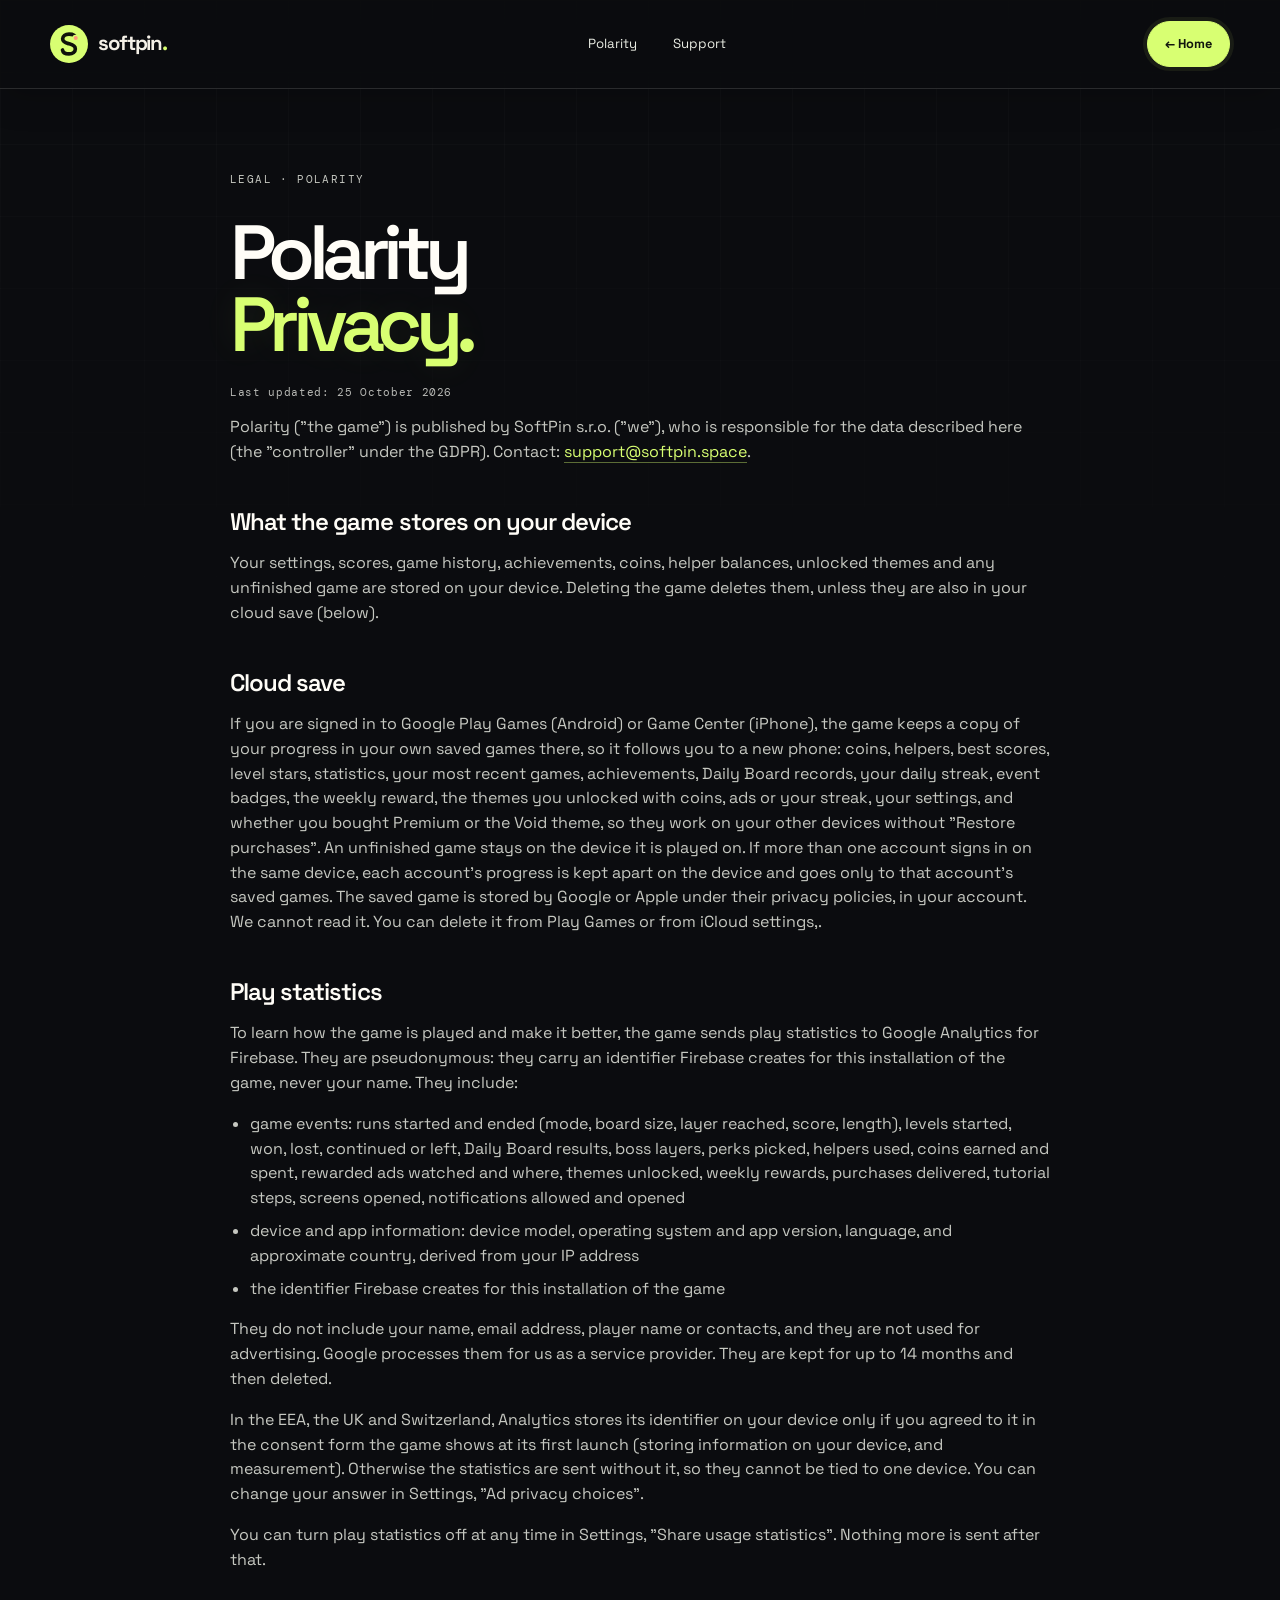
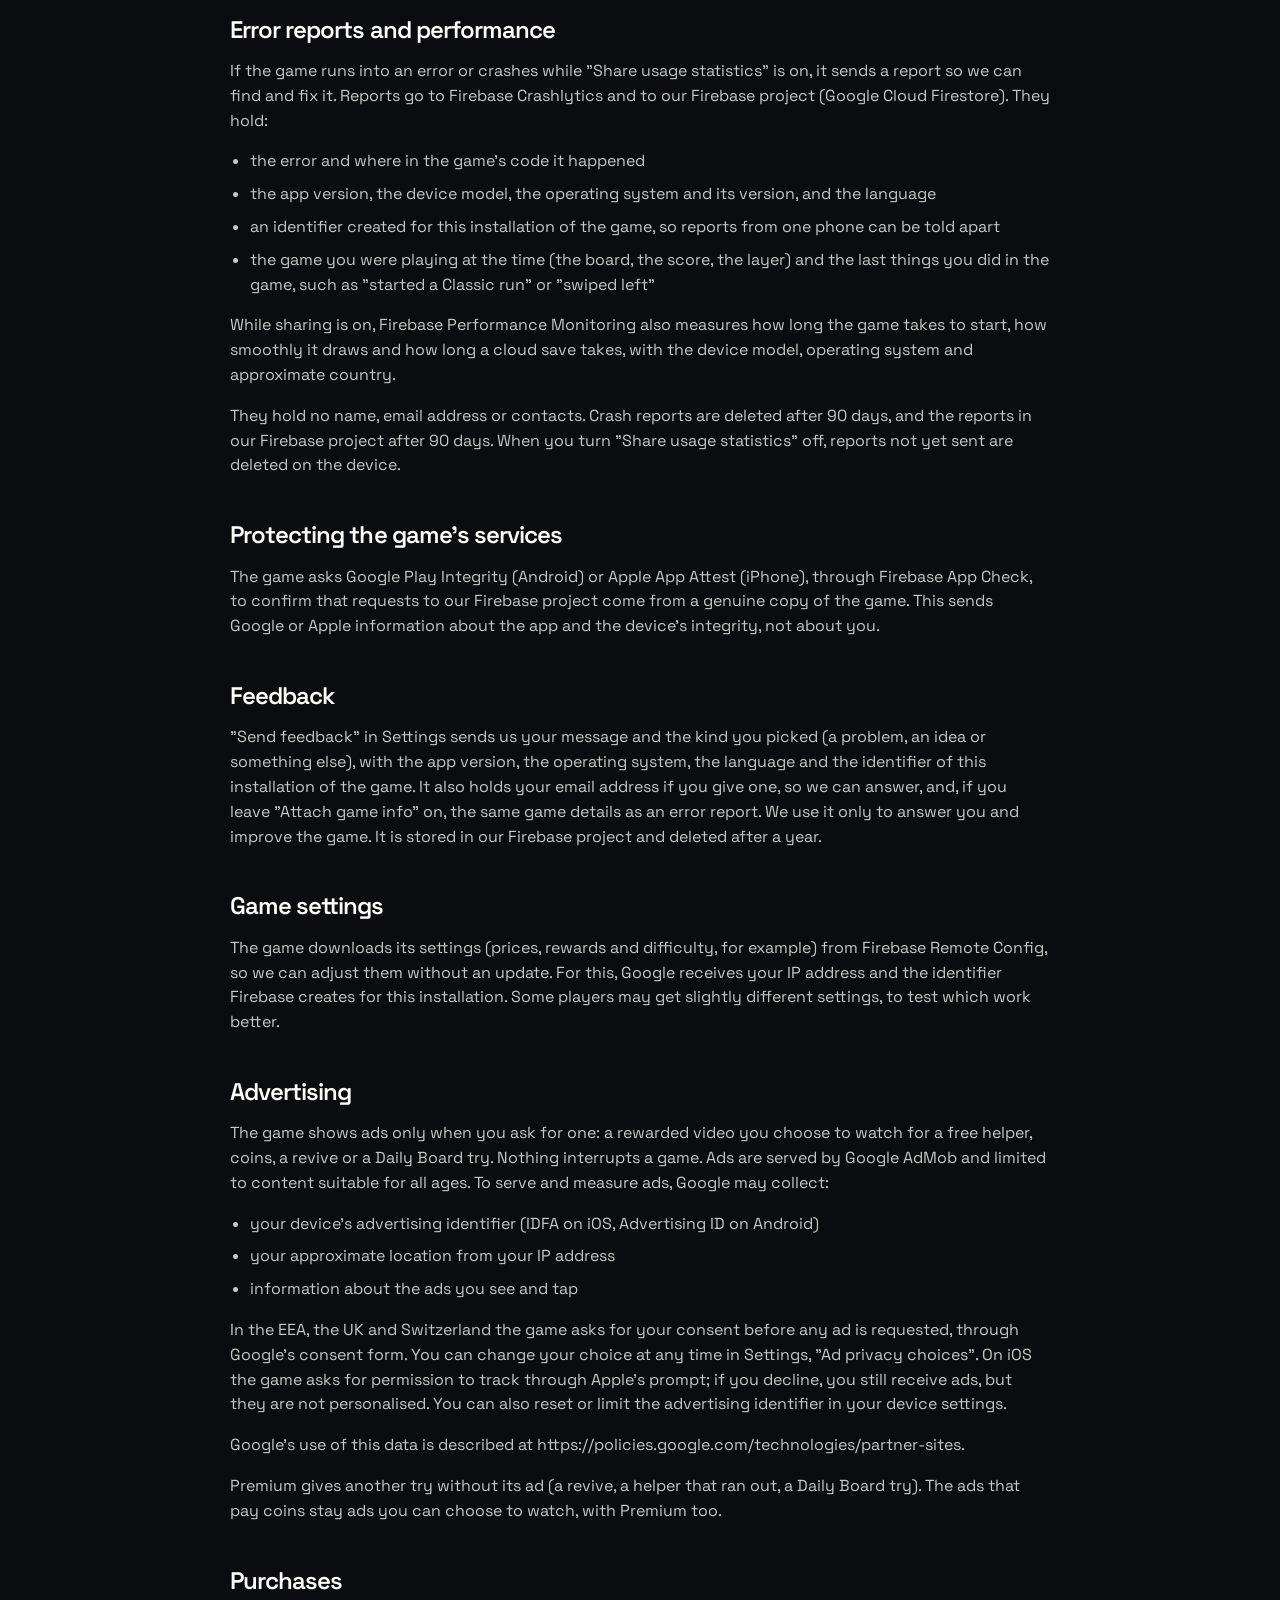
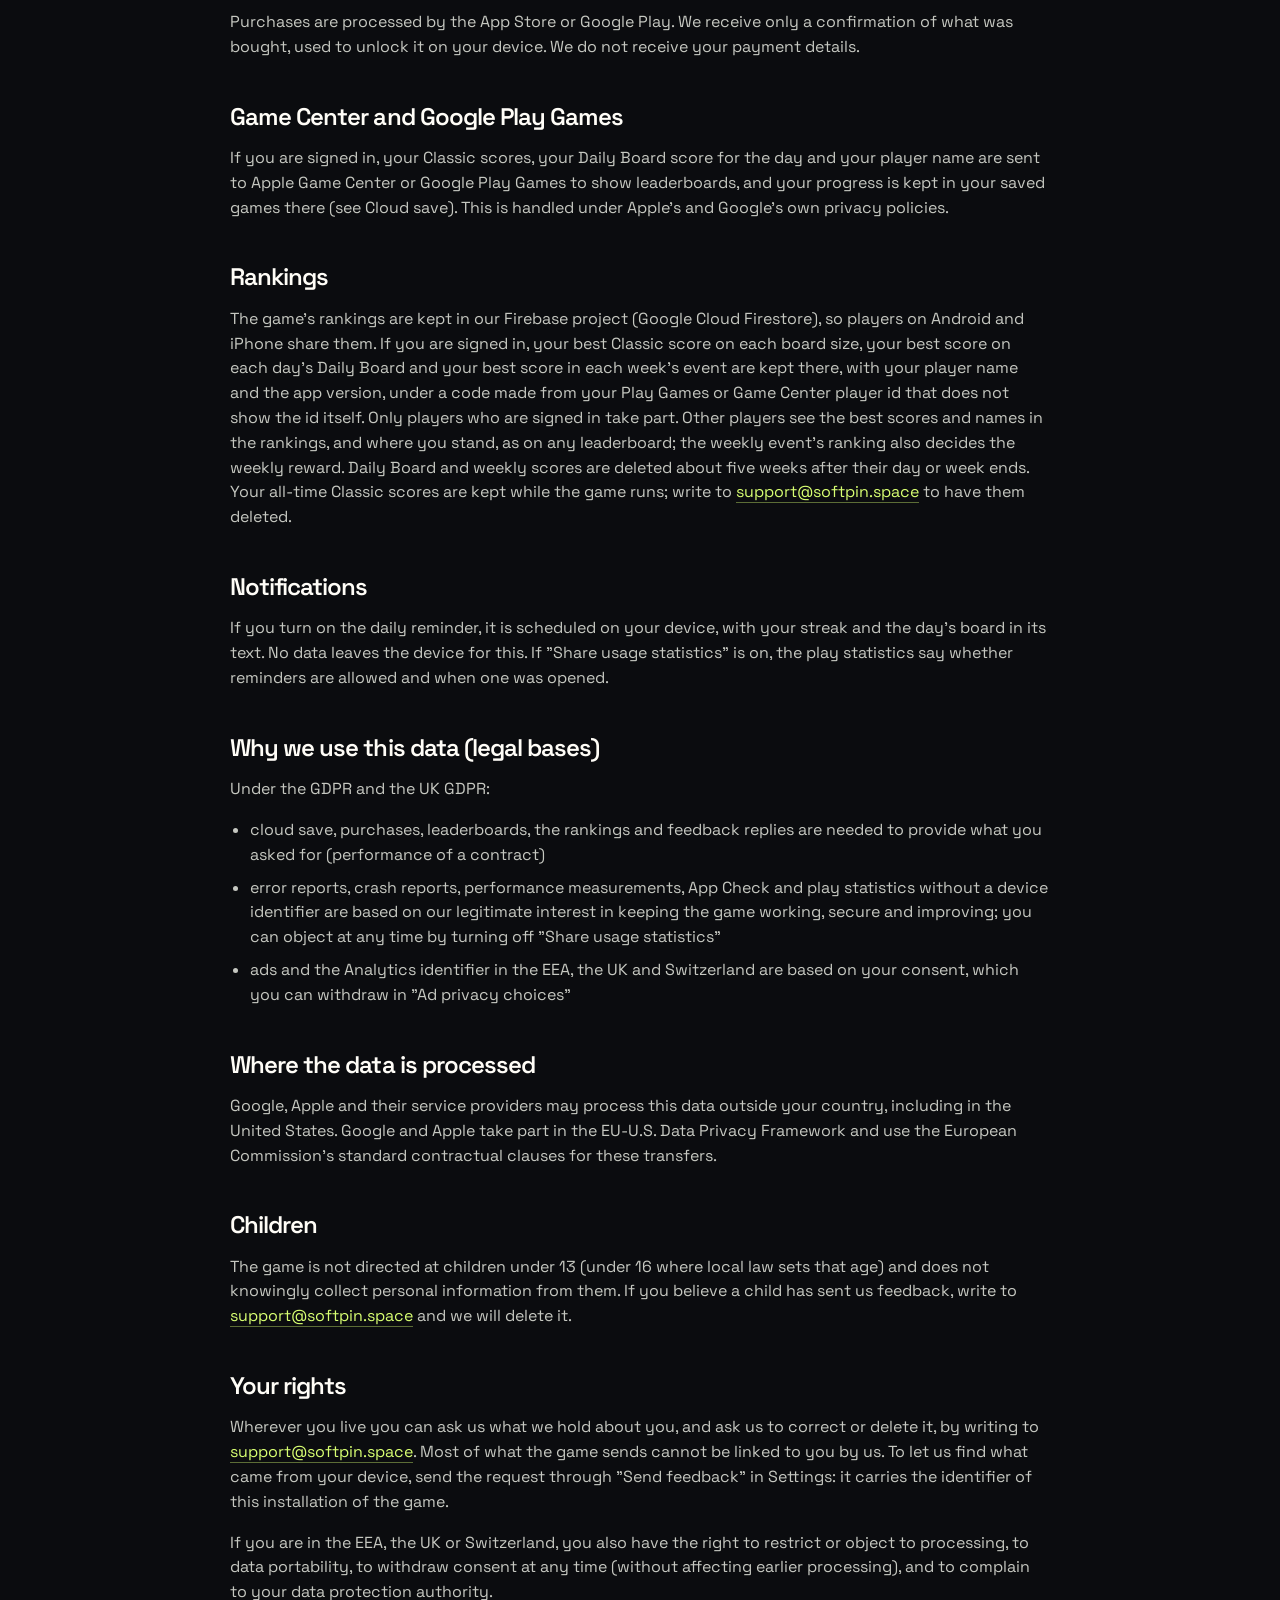
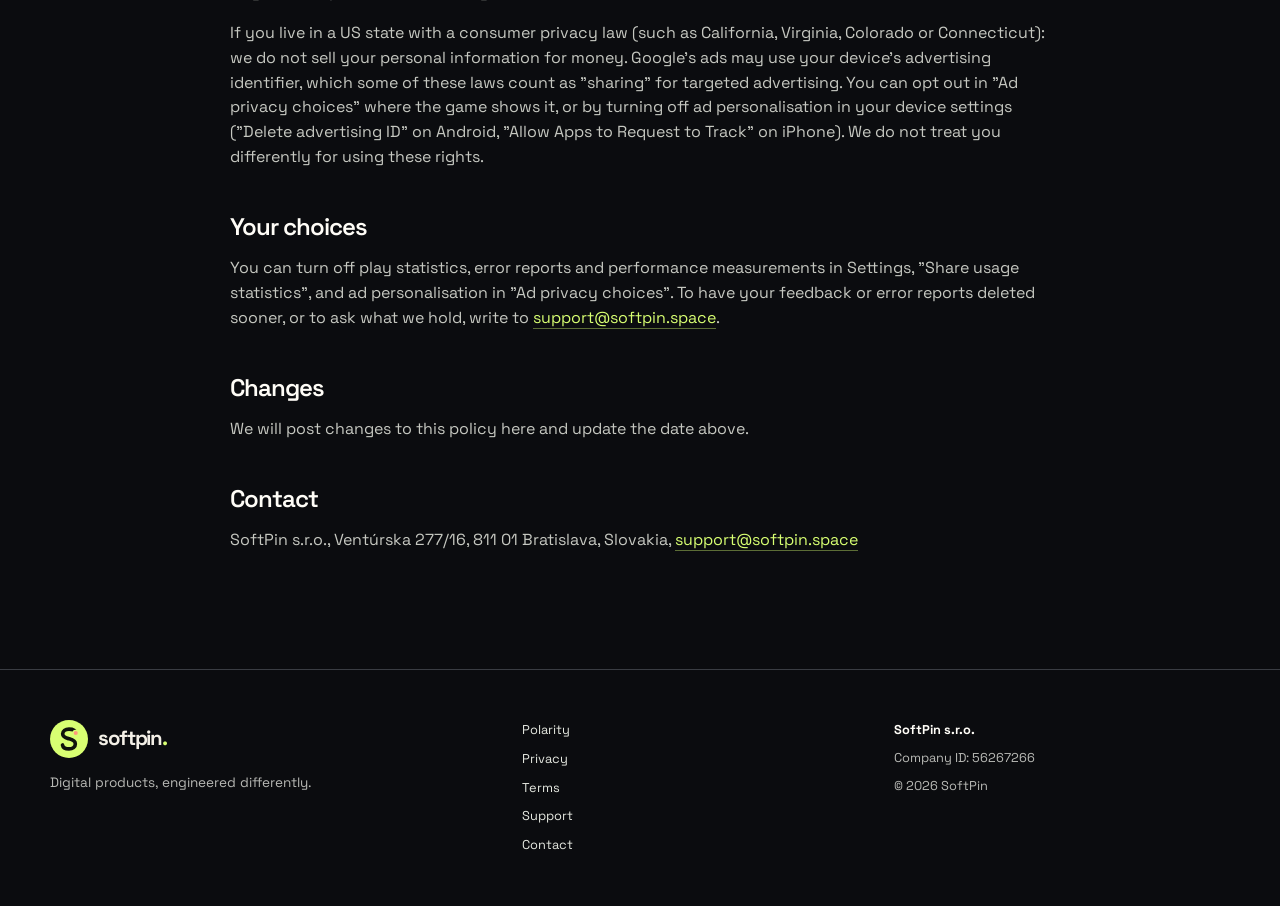
==== commit 6d035c8c: "Polarity privacy policy: the current text, with the rankings kept in Firestore" ====
--- a/polarity-privacy.html
+++ b/polarity-privacy.html
@@ -1 +1 @@
-<!doctype html><html lang="en"><head><meta charset="utf-8"><meta name="viewport" content="width=device-width, initial-scale=1"><title>Polarity Privacy policy — SoftPin</title><meta name="description" content="What the Polarity game stores, sends and shares, and how to control it."><link rel="icon" href="assets/favicon.svg" type="image/svg+xml"><link rel="stylesheet" href="css/styles.css"></head><body><header class="header"><nav class="container nav"><a class="logo" href="index.html"><img class="logo-mark" src="assets/logo-mark.svg" alt="" width="38" height="38"><span>softpin<span class="logo-dot">.</span></span></a><div class="nav-center"><a href="polarity.html">Polarity</a><a href="support.html">Support</a></div><a class="nav-cta" href="index.html">← Home</a></nav></header><main class="container legal"><p class="eyebrow">Legal · Polarity</p><h1>Polarity<br><em>Privacy.</em></h1><p class="updated">Last updated: 28 September 2026</p><p>Polarity ("the game") is published by SoftPin s.r.o. ("we"). Contact: <a href="mailto:support@softpin.space">support@softpin.space</a>.</p><h2>What the game stores on your device</h2><p>Your settings, scores, game history, achievements, coins, helper balances, unlocked themes and any unfinished game are stored on your device. Deleting the game deletes them, unless they are also in your cloud save (below).</p><h2>Cloud save</h2><p>If you are signed in to Google Play Games (Android) or Game Center (iPhone), the game keeps a copy of your progress in your own saved games there, so it follows you to a new phone: coins, helpers, best scores, level stars, statistics, your most recent games, achievements, Daily Board records, your daily streak, event badges, the weekly reward, the themes you unlocked with coins, ads or your streak, your settings, and whether you bought Premium or the Void theme, so they work on your other devices without "Restore purchases". An unfinished game stays on the device it is played on. If more than one account signs in on the same device, each account's progress is kept apart on the device and goes only to that account's saved games. The saved game is stored by Google or Apple under their privacy policies, in your account. We cannot read it. You can delete it from Play Games or from iCloud settings, and "Reset all data" in the game replaces it with a fresh start.</p><h2>Play statistics</h2><p>To learn how the game is played and make it better, the game sends anonymous play statistics to Google Analytics for Firebase. They include:</p><ul><li>game events: runs started and ended (mode, board size, layer reached, score, length), levels started, won, lost or left, Daily Board results, boss layers, perks picked, helpers used, rewarded ads watched and where, themes unlocked, weekly rewards, purchases delivered, tutorial steps</li><li>device and app information: device model, operating system and app version, language, and approximate country, derived from your IP address</li><li>an identifier Firebase creates for this installation of the game</li></ul><p>They do not include your name, email address, player name or contacts, and they are not used for advertising. Google processes them for us as a service provider. They are kept for up to 14 months and then deleted.</p><p>You can turn this off at any time in Settings, "Share usage statistics". Nothing more is sent after that.</p><h2>Error reports</h2><p>If the game runs into an error while "Share usage statistics" is on, it sends us a report so we can find and fix it. It holds:</p><ul><li>the error and where in the game's code it happened</li><li>the app version, the operating system and its version, and the language</li><li>an identifier created for this installation of the game, so reports from one phone can be told apart</li><li>the game you were playing at the time (the board, the score, the layer) and the last things you did in the game, such as "started a Classic run" or "swiped left"</li></ul><p>It holds no name, email address or contacts. Reports are stored in our Firebase project (Google Cloud Firestore) and deleted after 90 days.</p><h2>Feedback</h2><p>"Send feedback" in Settings sends us your message and the kind you picked (a problem, an idea or something else), with the app version, the operating system and the language. It also holds your email address if you give one, so we can answer, and, if you leave "Attach game info" on, the same game details as an error report. We use it only to answer you and improve the game. It is stored in our Firebase project and deleted after a year.</p><h2>Game settings</h2><p>The game downloads its settings (prices, rewards and difficulty, for example) from Firebase Remote Config, so we can adjust them without an update. For this, Google receives your IP address and the identifier Firebase creates for this installation. Some players may get slightly different settings, to test which work better.</p><h2>Advertising</h2><p>The game shows ads only when you ask for one: a rewarded video you choose to watch for a free helper, coins, a revive or a Daily Board try. Nothing interrupts a game. Ads are served by Google AdMob. To serve and measure ads, Google may collect:</p><ul><li>your device's advertising identifier (IDFA on iOS, Advertising ID on Android)</li><li>your approximate location from your IP address</li><li>information about the ads you see and tap</li></ul><p>In the EEA, the UK and Switzerland the game asks for your consent before any ad is requested, through Google's consent form. You can change your choice at any time in Settings, "Ad privacy choices". On iOS the game asks for permission to track through Apple's prompt; if you decline, you still receive ads, but they are not personalised. You can also reset or limit the advertising identifier in your device settings.</p><p>Google's use of this data is described at <a href="https://policies.google.com/technologies/partner-sites">https://policies.google.com/technologies/partner-sites</a>.</p><p>Premium gives another try without its ad (a revive, a helper that ran out, a Daily Board try). The ads that pay coins stay ads you can choose to watch, with Premium too.</p><h2>Purchases</h2><p>Purchases are processed by the App Store or Google Play. We receive only a confirmation of what was bought, used to unlock it on your device. We do not receive your payment details.</p><h2>Game Center and Google Play Games</h2><p>If you are signed in, your Classic scores, your Daily Board score for the day and your player name are sent to Apple Game Center or Google Play Games to show leaderboards, and your progress is kept in your saved games there (see Cloud save). The game also reads your place in this week's ranking from there, to pay the weekly reward. This is handled under Apple's and Google's own privacy policies.</p><h2>Notifications</h2><p>If you turn on the daily reminder, it is scheduled on your device. No data leaves the device for this.</p><h2>Children</h2><p>The game is not directed at children under 13 and does not knowingly collect personal information from them.</p><h2>Your choices</h2><p>You can turn off play statistics and error reports in Settings, "Share usage statistics", and ad personalisation in "Ad privacy choices". To have your feedback or error reports deleted sooner, or to ask what we hold, write to <a href="mailto:support@softpin.space">support@softpin.space</a>.</p><h2>Changes</h2><p>We will post changes to this policy here and update the date above.</p><h2>Contact</h2><p>SoftPin s.r.o., Ventúrska 277/16, 811 01 Bratislava, Slovakia, <a href="mailto:support@softpin.space">support@softpin.space</a></p></main><footer class="footer"><div class="container footer-grid"><div><a class="logo" href="index.html"><img class="logo-mark" src="assets/logo-mark.svg" alt="" width="38" height="38"><span>softpin<span class="logo-dot">.</span></span></a><p>Digital products, engineered differently.</p></div><div class="footer-links"><a href="polarity.html">Polarity</a><a href="privacy-policy.html">Privacy</a><a href="terms.html">Terms</a><a href="support.html">Support</a><a href="mailto:hello@softpin.space">Contact</a></div><div class="footer-legal"><strong>SoftPin s.r.o.</strong><span>Company ID: 56267266</span><span>© 2026 SoftPin</span></div></div></footer><script src="js/main.js"></script></body></html>
+<!doctype html><html lang="en"><head><meta charset="utf-8"><meta name="viewport" content="width=device-width, initial-scale=1"><title>Polarity Privacy policy — SoftPin</title><meta name="description" content="What the Polarity game stores, sends and shares, and how to control it."><link rel="icon" href="assets/favicon.svg" type="image/svg+xml"><link rel="stylesheet" href="css/styles.css"></head><body><header class="header"><nav class="container nav"><a class="logo" href="index.html"><img class="logo-mark" src="assets/logo-mark.svg" alt="" width="38" height="38"><span>softpin<span class="logo-dot">.</span></span></a><div class="nav-center"><a href="polarity.html">Polarity</a><a href="support.html">Support</a></div><a class="nav-cta" href="index.html">← Home</a></nav></header><main class="container legal"><p class="eyebrow">Legal · Polarity</p><h1>Polarity<br><em>Privacy.</em></h1><p class="updated">Last updated: 25 October 2026</p><p>Polarity ("the game") is published by SoftPin s.r.o. ("we"), who is responsible for the data described here (the "controller" under the GDPR). Contact: <a href="mailto:support@softpin.space">support@softpin.space</a>.</p><h2>What the game stores on your device</h2><p>Your settings, scores, game history, achievements, coins, helper balances, unlocked themes and any unfinished game are stored on your device. Deleting the game deletes them, unless they are also in your cloud save (below).</p><h2>Cloud save</h2><p>If you are signed in to Google Play Games (Android) or Game Center (iPhone), the game keeps a copy of your progress in your own saved games there, so it follows you to a new phone: coins, helpers, best scores, level stars, statistics, your most recent games, achievements, Daily Board records, your daily streak, event badges, the weekly reward, the themes you unlocked with coins, ads or your streak, your settings, and whether you bought Premium or the Void theme, so they work on your other devices without "Restore purchases". An unfinished game stays on the device it is played on. If more than one account signs in on the same device, each account's progress is kept apart on the device and goes only to that account's saved games. The saved game is stored by Google or Apple under their privacy policies, in your account. We cannot read it. You can delete it from Play Games or from iCloud settings,.</p><h2>Play statistics</h2><p>To learn how the game is played and make it better, the game sends play statistics to Google Analytics for Firebase. They are pseudonymous: they carry an identifier Firebase creates for this installation of the game, never your name. They include:</p><ul><li>game events: runs started and ended (mode, board size, layer reached, score, length), levels started, won, lost, continued or left, Daily Board results, boss layers, perks picked, helpers used, coins earned and spent, rewarded ads watched and where, themes unlocked, weekly rewards, purchases delivered, tutorial steps, screens opened, notifications allowed and opened</li><li>device and app information: device model, operating system and app version, language, and approximate country, derived from your IP address</li><li>the identifier Firebase creates for this installation of the game</li></ul><p>They do not include your name, email address, player name or contacts, and they are not used for advertising. Google processes them for us as a service provider. They are kept for up to 14 months and then deleted.</p><p>In the EEA, the UK and Switzerland, Analytics stores its identifier on your device only if you agreed to it in the consent form the game shows at its first launch (storing information on your device, and measurement). Otherwise the statistics are sent without it, so they cannot be tied to one device. You can change your answer in Settings, "Ad privacy choices".</p><p>You can turn play statistics off at any time in Settings, "Share usage statistics". Nothing more is sent after that.</p><h2>Error reports and performance</h2><p>If the game runs into an error or crashes while "Share usage statistics" is on, it sends a report so we can find and fix it. Reports go to Firebase Crashlytics and to our Firebase project (Google Cloud Firestore). They hold:</p><ul><li>the error and where in the game's code it happened</li><li>the app version, the device model, the operating system and its version, and the language</li><li>an identifier created for this installation of the game, so reports from one phone can be told apart</li><li>the game you were playing at the time (the board, the score, the layer) and the last things you did in the game, such as "started a Classic run" or "swiped left"</li></ul><p>While sharing is on, Firebase Performance Monitoring also measures how long the game takes to start, how smoothly it draws and how long a cloud save takes, with the device model, operating system and approximate country.</p><p>They hold no name, email address or contacts. Crash reports are deleted after 90 days, and the reports in our Firebase project after 90 days. When you turn "Share usage statistics" off, reports not yet sent are deleted on the device.</p><h2>Protecting the game's services</h2><p>The game asks Google Play Integrity (Android) or Apple App Attest (iPhone), through Firebase App Check, to confirm that requests to our Firebase project come from a genuine copy of the game. This sends Google or Apple information about the app and the device's integrity, not about you.</p><h2>Feedback</h2><p>"Send feedback" in Settings sends us your message and the kind you picked (a problem, an idea or something else), with the app version, the operating system, the language and the identifier of this installation of the game. It also holds your email address if you give one, so we can answer, and, if you leave "Attach game info" on, the same game details as an error report. We use it only to answer you and improve the game. It is stored in our Firebase project and deleted after a year.</p><h2>Game settings</h2><p>The game downloads its settings (prices, rewards and difficulty, for example) from Firebase Remote Config, so we can adjust them without an update. For this, Google receives your IP address and the identifier Firebase creates for this installation. Some players may get slightly different settings, to test which work better.</p><h2>Advertising</h2><p>The game shows ads only when you ask for one: a rewarded video you choose to watch for a free helper, coins, a revive or a Daily Board try. Nothing interrupts a game. Ads are served by Google AdMob and limited to content suitable for all ages. To serve and measure ads, Google may collect:</p><ul><li>your device's advertising identifier (IDFA on iOS, Advertising ID on Android)</li><li>your approximate location from your IP address</li><li>information about the ads you see and tap</li></ul><p>In the EEA, the UK and Switzerland the game asks for your consent before any ad is requested, through Google's consent form. You can change your choice at any time in Settings, "Ad privacy choices". On iOS the game asks for permission to track through Apple's prompt; if you decline, you still receive ads, but they are not personalised. You can also reset or limit the advertising identifier in your device settings.</p><p>Google's use of this data is described at https://policies.google.com/technologies/partner-sites.</p><p>Premium gives another try without its ad (a revive, a helper that ran out, a Daily Board try). The ads that pay coins stay ads you can choose to watch, with Premium too.</p><h2>Purchases</h2><p>Purchases are processed by the App Store or Google Play. We receive only a confirmation of what was bought, used to unlock it on your device. We do not receive your payment details.</p><h2>Game Center and Google Play Games</h2><p>If you are signed in, your Classic scores, your Daily Board score for the day and your player name are sent to Apple Game Center or Google Play Games to show leaderboards, and your progress is kept in your saved games there (see Cloud save). This is handled under Apple's and Google's own privacy policies.</p><h2>Rankings</h2><p>The game's rankings are kept in our Firebase project (Google Cloud Firestore), so players on Android and iPhone share them. If you are signed in, your best Classic score on each board size, your best score on each day's Daily Board and your best score in each week's event are kept there, with your player name and the app version, under a code made from your Play Games or Game Center player id that does not show the id itself. Only players who are signed in take part. Other players see the best scores and names in the rankings, and where you stand, as on any leaderboard; the weekly event's ranking also decides the weekly reward. Daily Board and weekly scores are deleted about five weeks after their day or week ends. Your all-time Classic scores are kept while the game runs; write to <a href="mailto:support@softpin.space">support@softpin.space</a> to have them deleted.</p><h2>Notifications</h2><p>If you turn on the daily reminder, it is scheduled on your device, with your streak and the day's board in its text. No data leaves the device for this. If "Share usage statistics" is on, the play statistics say whether reminders are allowed and when one was opened.</p><h2>Why we use this data (legal bases)</h2><p>Under the GDPR and the UK GDPR:</p><ul><li>cloud save, purchases, leaderboards, the rankings and feedback replies are needed to provide what you asked for (performance of a contract)</li><li>error reports, crash reports, performance measurements, App Check and play statistics without a device identifier are based on our legitimate interest in keeping the game working, secure and improving; you can object at any time by turning off "Share usage statistics"</li><li>ads and the Analytics identifier in the EEA, the UK and Switzerland are based on your consent, which you can withdraw in "Ad privacy choices"</li></ul><h2>Where the data is processed</h2><p>Google, Apple and their service providers may process this data outside your country, including in the United States. Google and Apple take part in the EU-U.S. Data Privacy Framework and use the European Commission's standard contractual clauses for these transfers.</p><h2>Children</h2><p>The game is not directed at children under 13 (under 16 where local law sets that age) and does not knowingly collect personal information from them. If you believe a child has sent us feedback, write to <a href="mailto:support@softpin.space">support@softpin.space</a> and we will delete it.</p><h2>Your rights</h2><p>Wherever you live you can ask us what we hold about you, and ask us to correct or delete it, by writing to <a href="mailto:support@softpin.space">support@softpin.space</a>. Most of what the game sends cannot be linked to you by us. To let us find what came from your device, send the request through "Send feedback" in Settings: it carries the identifier of this installation of the game.</p><p>If you are in the EEA, the UK or Switzerland, you also have the right to restrict or object to processing, to data portability, to withdraw consent at any time (without affecting earlier processing), and to complain to your data protection authority.</p><p>If you live in a US state with a consumer privacy law (such as California, Virginia, Colorado or Connecticut): we do not sell your personal information for money. Google's ads may use your device's advertising identifier, which some of these laws count as "sharing" for targeted advertising. You can opt out in "Ad privacy choices" where the game shows it, or by turning off ad personalisation in your device settings ("Delete advertising ID" on Android, "Allow Apps to Request to Track" on iPhone). We do not treat you differently for using these rights.</p><h2>Your choices</h2><p>You can turn off play statistics, error reports and performance measurements in Settings, "Share usage statistics", and ad personalisation in "Ad privacy choices". To have your feedback or error reports deleted sooner, or to ask what we hold, write to <a href="mailto:support@softpin.space">support@softpin.space</a>.</p><h2>Changes</h2><p>We will post changes to this policy here and update the date above.</p><h2>Contact</h2><p>SoftPin s.r.o., Ventúrska 277/16, 811 01 Bratislava, Slovakia, <a href="mailto:support@softpin.space">support@softpin.space</a></p></main><footer class="footer"><div class="container footer-grid"><div><a class="logo" href="index.html"><img class="logo-mark" src="assets/logo-mark.svg" alt="" width="38" height="38"><span>softpin<span class="logo-dot">.</span></span></a><p>Digital products, engineered differently.</p></div><div class="footer-links"><a href="polarity.html">Polarity</a><a href="privacy-policy.html">Privacy</a><a href="terms.html">Terms</a><a href="support.html">Support</a><a href="mailto:hello@softpin.space">Contact</a></div><div class="footer-legal"><strong>SoftPin s.r.o.</strong><span>Company ID: 56267266</span><span>© 2026 SoftPin</span></div></div></footer><script src="js/main.js"></script></body></html>
--- a/css/styles.css
+++ b/css/styles.css
@@ -138,3 +138,19 @@
 @media(max-width:620px){.pole{width:130px;height:130px;font-size:4rem}.pole-plus{left:calc(50% - 125px);top:calc(50% - 110px)}.pole-minus{left:calc(50% - 5px);top:calc(50% - 20px)}.field-1{width:290px;height:170px}.field-2{width:330px;height:240px}.field-3{width:220px;height:320px}.game-icon{width:160px;height:160px}}
 @media(prefers-reduced-motion:reduce){*{animation:none!important;transition:none!important}.reveal{opacity:1;transform:none}}
 @media(max-width:620px){.nav-cta{display:none}}
+
+/* Polarity page: real screenshots */
+.pol-visual .field{z-index:0}
+.hero-shot{position:absolute;height:auto;border-radius:34px;box-shadow:0 30px 80px rgba(0,0,0,.55)}
+.hero-shot-front{width:min(250px,48%);z-index:2;left:calc(50% - 40px);top:50%;transform:translateY(-50%) rotate(4deg)}
+.hero-shot-back{width:min(220px,42%);z-index:1;left:calc(50% - 215px);top:calc(50% - 20px);transform:translateY(-50%) rotate(-7deg);opacity:.92}
+.steps-4{grid-template-columns:repeat(4,1fr)}
+.steps-4 .step h3{font-size:1.45rem}
+.step .num{text-transform:uppercase;letter-spacing:.08em}
+.gallery{display:flex;gap:22px;overflow-x:auto;scroll-snap-type:x mandatory;padding:6px max(24px,calc((100% - var(--max))/2)) 28px;scrollbar-width:thin;scrollbar-color:#3a3d43 transparent}
+.gallery img{flex:none;width:240px;height:auto;border-radius:30px;scroll-snap-align:center;box-shadow:0 24px 60px rgba(0,0,0,.4);border:1px solid var(--line)}
+.gallery:focus-visible{outline:3px solid var(--lime);outline-offset:-3px}
+.btn-store.soon{opacity:.55;cursor:default;pointer-events:none;box-shadow:none}
+@media(max-width:1000px){.steps-4{grid-template-columns:repeat(2,1fr)}}
+@media(max-width:900px){.steps-4{grid-template-columns:1fr}.gallery img{width:210px}}
+@media(max-width:620px){.hero-shot-front{width:46%;left:calc(50% - 25px)}.hero-shot-back{width:40%;left:calc(50% - 150px)}}
